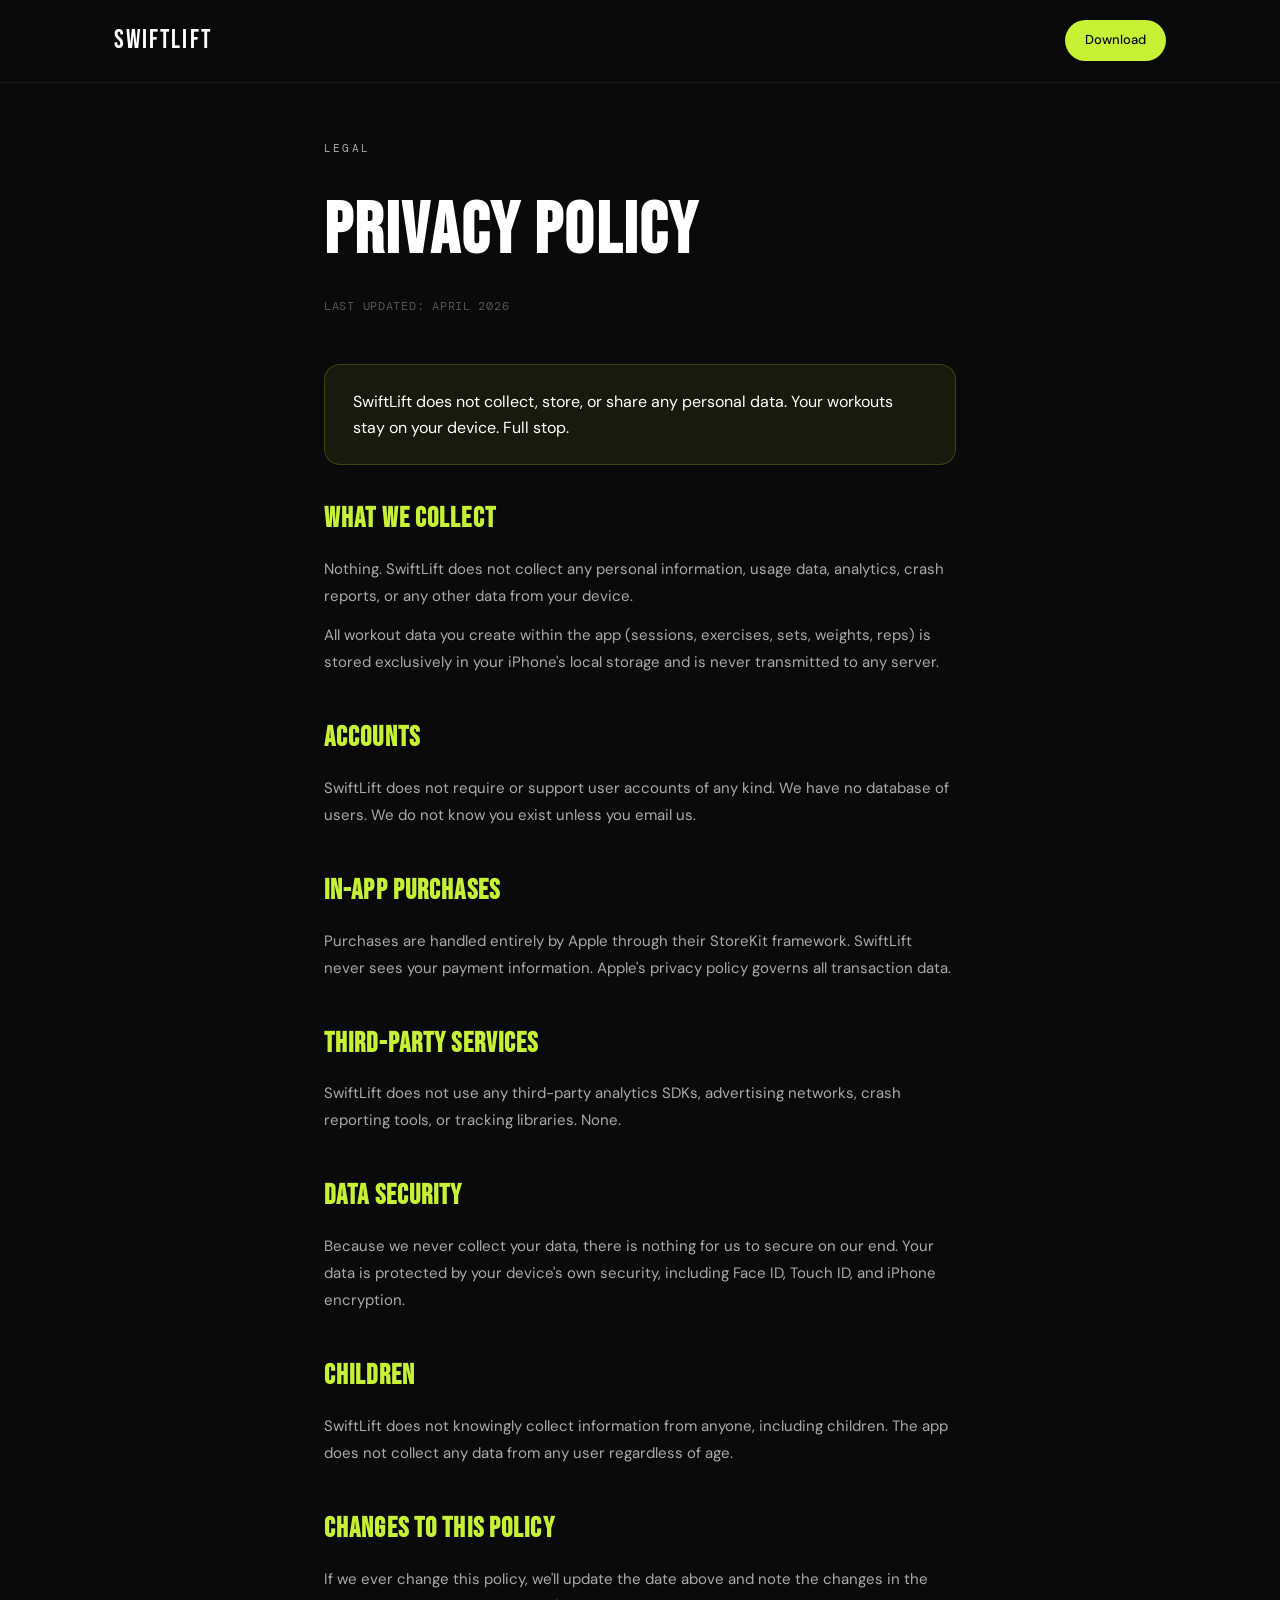
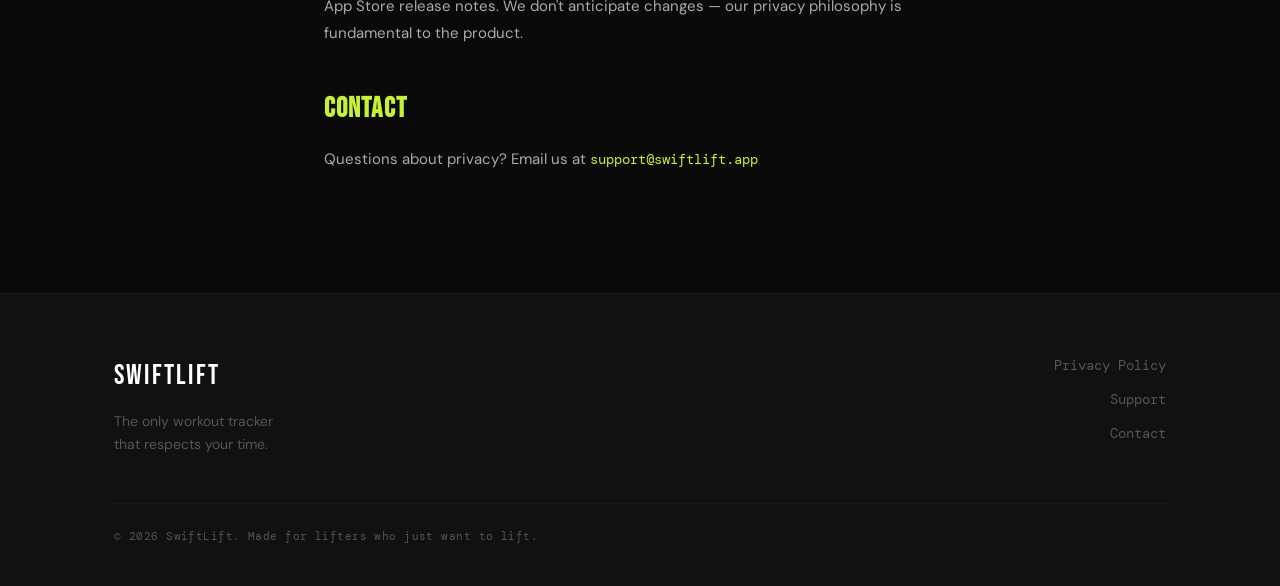
==== privacy.html @ df297977 "first commit" ====
<!DOCTYPE html>
<html lang="en">
<head>
  <meta charset="UTF-8"/>
  <meta name="viewport" content="width=device-width, initial-scale=1.0"/>
  <title>SwiftLift — Privacy Policy</title>
  <link rel="preconnect" href="https://fonts.googleapis.com"/>
  <link rel="preconnect" href="https://fonts.gstatic.com" crossorigin/>
  <link href="https://fonts.googleapis.com/css2?family=Bebas+Neue&family=DM+Sans:wght@300;400;500&family=DM+Mono:wght@400;500&display=swap" rel="stylesheet"/>
  <link rel="stylesheet" href="style.css"/>
  <style>
    .privacy-page { max-width: 680px; margin: 0 auto; padding: 140px 24px 80px; }
    .privacy-page h1 { font-family: var(--font-display); font-size: 72px; letter-spacing: 0.03em; margin-bottom: 8px; }
    .privacy-date { font-family: var(--font-mono); font-size: 12px; color: var(--gray-500); letter-spacing: 0.06em; margin-bottom: 48px; display: block; }
    .privacy-section { margin-bottom: 40px; }
    .privacy-section h2 { font-family: var(--font-display); font-size: 28px; letter-spacing: 0.04em; margin-bottom: 14px; color: var(--lime); }
    .privacy-section p { font-size: 15px; color: var(--gray-300); line-height: 1.8; margin-bottom: 12px; }
    .highlight-box { background: rgba(198,241,53,0.07); border: 1px solid rgba(198,241,53,0.2); border-radius: 16px; padding: 24px 28px; margin: 32px 0; }
    .highlight-box p { color: var(--white); font-size: 16px; margin: 0; }
  </style>
</head>
<body>
  <nav class="nav">
    <div class="nav-inner">
      <a href="index.html" class="logo">SWIFTLIFT</a>
      <a href="index.html#download" class="nav-cta">Download</a>
    </div>
  </nav>

  <div class="privacy-page">
    <div class="section-label">LEGAL</div>
    <h1>Privacy Policy</h1>
    <span class="privacy-date">LAST UPDATED: APRIL 2026</span>

    <div class="highlight-box">
      <p>SwiftLift does not collect, store, or share any personal data. Your workouts stay on your device. Full stop.</p>
    </div>

    <div class="privacy-section">
      <h2>What We Collect</h2>
      <p>Nothing. SwiftLift does not collect any personal information, usage data, analytics, crash reports, or any other data from your device.</p>
      <p>All workout data you create within the app (sessions, exercises, sets, weights, reps) is stored exclusively in your iPhone's local storage and is never transmitted to any server.</p>
    </div>

    <div class="privacy-section">
      <h2>Accounts</h2>
      <p>SwiftLift does not require or support user accounts of any kind. We have no database of users. We do not know you exist unless you email us.</p>
    </div>

    <div class="privacy-section">
      <h2>In-App Purchases</h2>
      <p>Purchases are handled entirely by Apple through their StoreKit framework. SwiftLift never sees your payment information. Apple's privacy policy governs all transaction data.</p>
    </div>

    <div class="privacy-section">
      <h2>Third-Party Services</h2>
      <p>SwiftLift does not use any third-party analytics SDKs, advertising networks, crash reporting tools, or tracking libraries. None.</p>
    </div>

    <div class="privacy-section">
      <h2>Data Security</h2>
      <p>Because we never collect your data, there is nothing for us to secure on our end. Your data is protected by your device's own security, including Face ID, Touch ID, and iPhone encryption.</p>
    </div>

    <div class="privacy-section">
      <h2>Children</h2>
      <p>SwiftLift does not knowingly collect information from anyone, including children. The app does not collect any data from any user regardless of age.</p>
    </div>

    <div class="privacy-section">
      <h2>Changes to This Policy</h2>
      <p>If we ever change this policy, we'll update the date above and note the changes in the App Store release notes. We don't anticipate changes — our privacy philosophy is fundamental to the product.</p>
    </div>

    <div class="privacy-section">
      <h2>Contact</h2>
      <p>Questions about privacy? Email us at <a href="mailto:support@swiftlift.app" style="color: var(--lime); font-family: var(--font-mono); font-size: 14px;">support@swiftlift.app</a></p>
    </div>
  </div>

  <footer class="footer">
    <div class="container">
      <div class="footer-inner">
        <div class="footer-left">
          <span class="logo">SWIFTLIFT</span>
          <p>The only workout tracker<br/>that respects your time.</p>
        </div>
        <div class="footer-links">
          <a href="privacy.html">Privacy Policy</a>
          <a href="support.html">Support</a>
          <a href="mailto:support@swiftlift.app">Contact</a>
        </div>
      </div>
      <div class="footer-bottom">
        <span>© 2026 SwiftLift. Made for lifters who just want to lift.</span>
      </div>
    </div>
  </footer>
</body>
</html>
---- style.css ----
/* ===== RESET & VARIABLES ===== */
*, *::before, *::after { box-sizing: border-box; margin: 0; padding: 0; }

:root {
  --black: #0a0a0a;
  --white: #ffffff;
  --lime: #C6F135;
  --lime-dim: #a8d020;
  --gray-900: #111111;
  --gray-800: #1a1a1a;
  --gray-700: #2a2a2a;
  --gray-500: #555555;
  --gray-300: #aaaaaa;
  --gray-100: #f0f0f0;
  --font-display: 'Bebas Neue', sans-serif;
  --font-body: 'DM Sans', sans-serif;
  --font-mono: 'DM Mono', monospace;
}

html { scroll-behavior: smooth; }

body {
  background: var(--black);
  color: var(--white);
  font-family: var(--font-body);
  font-size: 16px;
  line-height: 1.6;
  overflow-x: hidden;
}

a { text-decoration: none; color: inherit; }

/* ===== UTILITY ===== */
.container {
  max-width: 1100px;
  margin: 0 auto;
  padding: 0 24px;
}

.accent { color: var(--lime); }

.section-label {
  font-family: var(--font-mono);
  font-size: 11px;
  letter-spacing: 0.2em;
  color: var(--gray-300);
  text-transform: uppercase;
  margin-bottom: 16px;
}

.section-title {
  font-family: var(--font-display);
  font-size: clamp(48px, 6vw, 80px);
  line-height: 0.95;
  letter-spacing: 0.02em;
  margin-bottom: 56px;
}

/* ===== BUTTONS ===== */
.btn-primary {
  display: inline-flex;
  align-items: center;
  gap: 10px;
  background: var(--lime);
  color: var(--black);
  font-family: var(--font-body);
  font-weight: 500;
  font-size: 15px;
  padding: 14px 28px;
  border-radius: 100px;
  transition: all 0.2s ease;
  cursor: pointer;
  white-space: nowrap;
}

.btn-primary:hover {
  background: var(--white);
  transform: translateY(-2px);
  box-shadow: 0 12px 40px rgba(198, 241, 53, 0.3);
}

.btn-primary.large {
  font-size: 17px;
  padding: 18px 36px;
}

.btn-ghost {
  display: inline-flex;
  align-items: center;
  gap: 8px;
  color: var(--gray-300);
  font-size: 15px;
  font-weight: 400;
  padding: 14px 0;
  border-bottom: 1px solid var(--gray-700);
  transition: all 0.2s ease;
}

.btn-ghost:hover {
  color: var(--white);
  border-bottom-color: var(--white);
}

/* ===== NAV ===== */
.nav {
  position: fixed;
  top: 0;
  left: 0;
  right: 0;
  z-index: 100;
  padding: 20px 0;
  background: rgba(10,10,10,0.85);
  backdrop-filter: blur(20px);
  -webkit-backdrop-filter: blur(20px);
  border-bottom: 1px solid rgba(255,255,255,0.06);
  transition: all 0.3s ease;
}

.nav-inner {
  max-width: 1100px;
  margin: 0 auto;
  padding: 0 24px;
  display: flex;
  align-items: center;
  justify-content: space-between;
}

.logo {
  font-family: var(--font-display);
  font-size: 26px;
  letter-spacing: 0.08em;
  color: var(--white);
}

.nav-cta {
  background: var(--lime);
  color: var(--black);
  font-size: 13px;
  font-weight: 500;
  padding: 10px 20px;
  border-radius: 100px;
  transition: all 0.2s ease;
}

.nav-cta:hover {
  background: var(--white);
}

/* ===== HERO ===== */
.hero {
  min-height: 100vh;
  display: grid;
  grid-template-columns: 1fr 1fr;
  align-items: center;
  gap: 60px;
  max-width: 1100px;
  margin: 0 auto;
  padding: 120px 24px 80px;
  position: relative;
}

.hero-bg-text {
  position: absolute;
  font-family: var(--font-display);
  font-size: clamp(200px, 25vw, 380px);
  color: rgba(255,255,255,0.02);
  top: 50%;
  left: 50%;
  transform: translate(-50%, -50%);
  white-space: nowrap;
  pointer-events: none;
  z-index: 0;
  letter-spacing: 0.05em;
}

.hero-content { position: relative; z-index: 1; }

.hero-badge {
  display: inline-flex;
  align-items: center;
  gap: 8px;
  background: rgba(198,241,53,0.1);
  border: 1px solid rgba(198,241,53,0.3);
  color: var(--lime);
  font-size: 13px;
  font-family: var(--font-mono);
  padding: 8px 16px;
  border-radius: 100px;
  margin-bottom: 28px;
  opacity: 0;
  animation: fadeUp 0.6s ease 0.1s forwards;
}

.badge-dot {
  width: 6px;
  height: 6px;
  background: var(--lime);
  border-radius: 50%;
  animation: pulse 2s ease infinite;
}

@keyframes pulse {
  0%, 100% { opacity: 1; }
  50% { opacity: 0.3; }
}

.hero-title {
  font-family: var(--font-display);
  font-size: clamp(72px, 9vw, 120px);
  line-height: 0.9;
  letter-spacing: 0.02em;
  margin-bottom: 24px;
  opacity: 0;
  animation: fadeUp 0.6s ease 0.2s forwards;
}

.hero-sub {
  font-size: 17px;
  color: var(--gray-300);
  line-height: 1.7;
  margin-bottom: 40px;
  opacity: 0;
  animation: fadeUp 0.6s ease 0.3s forwards;
}

.hero-actions {
  display: flex;
  align-items: center;
  gap: 24px;
  flex-wrap: wrap;
  margin-bottom: 56px;
  opacity: 0;
  animation: fadeUp 0.6s ease 0.4s forwards;
}

.hero-stats {
  display: flex;
  align-items: center;
  gap: 0;
  opacity: 0;
  animation: fadeUp 0.6s ease 0.5s forwards;
}

.stat {
  display: flex;
  flex-direction: column;
  padding-right: 32px;
}

.stat-num {
  font-family: var(--font-display);
  font-size: 40px;
  line-height: 1;
  color: var(--lime);
  letter-spacing: 0.02em;
}

.stat-label {
  font-size: 11px;
  color: var(--gray-500);
  font-family: var(--font-mono);
  letter-spacing: 0.05em;
  margin-top: 4px;
}

.stat-divider {
  width: 1px;
  height: 40px;
  background: var(--gray-700);
  margin-right: 32px;
}

@keyframes fadeUp {
  from { opacity: 0; transform: translateY(24px); }
  to { opacity: 1; transform: translateY(0); }
}

/* ===== PHONE MOCKUP ===== */
.hero-phone {
  position: relative;
  display: flex;
  justify-content: center;
  align-items: center;
  opacity: 0;
  animation: fadeUp 0.8s ease 0.4s forwards;
  z-index: 1;
}

.phone-glow {
  position: absolute;
  width: 300px;
  height: 300px;
  background: radial-gradient(circle, rgba(198,241,53,0.15) 0%, transparent 70%);
  top: 50%;
  left: 50%;
  transform: translate(-50%, -50%);
  pointer-events: none;
}

.phone-frame {
  width: 280px;
  background: var(--gray-900);
  border-radius: 44px;
  border: 2px solid var(--gray-700);
  padding: 20px 0 32px;
  position: relative;
  box-shadow:
    0 40px 80px rgba(0,0,0,0.6),
    0 0 0 1px rgba(255,255,255,0.05) inset,
    0 1px 0 rgba(255,255,255,0.1) inset;
}

.phone-notch {
  width: 100px;
  height: 28px;
  background: var(--black);
  border-radius: 0 0 20px 20px;
  margin: 0 auto 20px;
}

.phone-screen {
  padding: 0 20px;
}

.app-header {
  margin-bottom: 20px;
}

.app-date {
  display: block;
  font-family: var(--font-mono);
  font-size: 10px;
  color: var(--gray-500);
  margin-bottom: 4px;
  letter-spacing: 0.05em;
}

.app-title {
  display: block;
  font-family: var(--font-display);
  font-size: 28px;
  letter-spacing: 0.05em;
  color: var(--white);
}

.exercise-block {
  background: var(--gray-800);
  border-radius: 14px;
  padding: 14px;
  margin-bottom: 10px;
  border: 1px solid var(--gray-700);
}

.exercise-name {
  font-size: 11px;
  font-family: var(--font-mono);
  color: var(--lime);
  letter-spacing: 0.08em;
  text-transform: uppercase;
  margin-bottom: 10px;
}

.set-row {
  display: flex;
  align-items: center;
  gap: 8px;
  padding: 8px 0;
  border-bottom: 1px solid rgba(255,255,255,0.05);
  font-size: 12px;
}

.set-row:last-child { border-bottom: none; }

.set-row.active { background: rgba(198,241,53,0.05); border-radius: 8px; padding: 8px 6px; }

.set-num {
  font-family: var(--font-mono);
  font-size: 9px;
  color: var(--gray-500);
  letter-spacing: 0.06em;
  width: 34px;
}

.set-weight {
  font-weight: 500;
  font-size: 13px;
  color: var(--white);
  flex: 1;
}

.set-reps {
  font-size: 12px;
  color: var(--gray-300);
}

.set-check {
  width: 22px;
  height: 22px;
  background: var(--lime);
  color: var(--black);
  border-radius: 50%;
  display: flex;
  align-items: center;
  justify-content: center;
  font-size: 10px;
  font-weight: 700;
}

.set-check.pending {
  background: var(--gray-700);
  color: var(--gray-500);
}

.add-exercise {
  text-align: center;
  padding: 12px;
  font-size: 12px;
  color: var(--lime);
  font-family: var(--font-mono);
  letter-spacing: 0.05em;
  border: 1px dashed rgba(198,241,53,0.3);
  border-radius: 12px;
  margin-top: 4px;
}

/* ===== PROBLEM STRIP ===== */
.problem-strip {
  background: var(--lime);
  padding: 16px 0;
  overflow: hidden;
  white-space: nowrap;
}

.strip-inner {
  display: inline-flex;
  align-items: center;
  gap: 24px;
  animation: scrollLeft 20s linear infinite;
  font-family: var(--font-display);
  font-size: 16px;
  letter-spacing: 0.1em;
  color: var(--black);
}

.strip-dot {
  font-size: 8px;
  opacity: 0.5;
}

@keyframes scrollLeft {
  from { transform: translateX(0); }
  to { transform: translateX(-50%); }
}

/* ===== FEATURES ===== */
.features {
  padding: 120px 0;
}

.features-grid {
  display: grid;
  grid-template-columns: repeat(3, 1fr);
  grid-template-rows: auto auto;
  gap: 16px;
}

.feature-card {
  background: var(--gray-900);
  border: 1px solid var(--gray-800);
  border-radius: 24px;
  padding: 32px;
  transition: all 0.3s ease;
  position: relative;
  overflow: hidden;
}

.feature-card::before {
  content: '';
  position: absolute;
  top: 0; left: 0; right: 0;
  height: 2px;
  background: transparent;
  transition: background 0.3s ease;
}

.feature-card:hover {
  border-color: var(--gray-700);
  transform: translateY(-4px);
  box-shadow: 0 20px 60px rgba(0,0,0,0.4);
}

.feature-card:hover::before {
  background: var(--lime);
}

.feature-card.large {
  grid-column: span 2;
}

.feature-card.large.right {
  grid-column: 2 / span 2;
}

.feature-icon {
  font-size: 32px;
  margin-bottom: 16px;
  display: block;
}

.feature-card h3 {
  font-family: var(--font-display);
  font-size: 28px;
  letter-spacing: 0.03em;
  margin-bottom: 12px;
  line-height: 1.1;
}

.feature-card p {
  color: var(--gray-300);
  font-size: 15px;
  line-height: 1.65;
  margin-bottom: 20px;
}

.feature-tag {
  display: inline-block;
  font-family: var(--font-mono);
  font-size: 10px;
  letter-spacing: 0.1em;
  color: var(--lime);
  background: rgba(198,241,53,0.1);
  border: 1px solid rgba(198,241,53,0.2);
  padding: 4px 12px;
  border-radius: 100px;
}

.feature-price {
  display: flex;
  align-items: baseline;
  gap: 12px;
  margin-top: 20px;
}

.price-amount {
  font-family: var(--font-display);
  font-size: 56px;
  color: var(--lime);
  letter-spacing: 0.02em;
  line-height: 1;
}

.price-label {
  font-family: var(--font-mono);
  font-size: 12px;
  color: var(--gray-500);
  letter-spacing: 0.06em;
}

/* ===== COMPARISON ===== */
.comparison {
  padding: 120px 0;
  background: var(--gray-900);
}

.compare-table {
  border-radius: 24px;
  overflow: hidden;
  border: 1px solid var(--gray-800);
}

.compare-header {
  display: grid;
  grid-template-columns: 1fr 180px 180px;
  background: var(--gray-800);
  padding: 16px 32px;
}

.compare-header .compare-col {
  font-family: var(--font-mono);
  font-size: 11px;
  letter-spacing: 0.1em;
  text-transform: uppercase;
  color: var(--gray-500);
}

.compare-header .swiftlift-col {
  color: var(--lime);
}

.compare-row {
  display: grid;
  grid-template-columns: 1fr 180px 180px;
  padding: 18px 32px;
  border-bottom: 1px solid var(--gray-800);
  transition: background 0.2s ease;
  align-items: center;
}

.compare-row:last-child { border-bottom: none; }
.compare-row:hover { background: rgba(255,255,255,0.02); }

.feature-col {
  font-size: 15px;
  color: var(--gray-300);
}

.others-col {
  font-size: 14px;
  font-family: var(--font-mono);
}

.swiftlift-col {
  font-size: 14px;
  font-family: var(--font-mono);
}

.bad { color: #ff5555; }
.neutral { color: var(--gray-500); }
.good { color: var(--lime); }

/* ===== DOWNLOAD ===== */
.download {
  padding: 120px 0;
}

.download-inner {
  display: grid;
  grid-template-columns: 1fr auto;
  gap: 80px;
  align-items: center;
}

.download-title {
  font-family: var(--font-display);
  font-size: clamp(52px, 6vw, 80px);
  line-height: 0.92;
  letter-spacing: 0.02em;
  margin-bottom: 20px;
}

.download-sub {
  font-size: 17px;
  color: var(--gray-300);
  line-height: 1.7;
  margin-bottom: 36px;
  max-width: 460px;
}

.download-note {
  margin-top: 16px;
  font-family: var(--font-mono);
  font-size: 11px;
  color: var(--gray-500);
  letter-spacing: 0.05em;
}

.download-card {
  flex-shrink: 0;
}

.qr-placeholder {
  width: 180px;
  height: 180px;
  background: var(--gray-900);
  border: 2px dashed var(--gray-700);
  border-radius: 24px;
  display: flex;
  align-items: center;
  justify-content: center;
}

.qr-inner {
  text-align: center;
}

.qr-icon {
  font-size: 32px;
  margin-bottom: 8px;
  display: block;
}

.qr-inner p {
  font-size: 12px;
  color: var(--gray-300);
  margin-bottom: 4px;
}

.qr-inner span {
  font-family: var(--font-mono);
  font-size: 10px;
  color: var(--gray-500);
  letter-spacing: 0.04em;
  line-height: 1.5;
}

/* ===== FOOTER ===== */
.footer {
  background: var(--gray-900);
  border-top: 1px solid var(--gray-800);
  padding: 60px 0 40px;
}

.footer-inner {
  display: flex;
  justify-content: space-between;
  align-items: flex-start;
  margin-bottom: 48px;
}

.footer-left .logo {
  display: block;
  font-size: 28px;
  margin-bottom: 12px;
}

.footer-left p {
  font-size: 14px;
  color: var(--gray-500);
  line-height: 1.6;
}

.footer-links {
  display: flex;
  flex-direction: column;
  gap: 12px;
  align-items: flex-end;
}

.footer-links a {
  font-size: 14px;
  color: var(--gray-500);
  transition: color 0.2s ease;
  font-family: var(--font-mono);
}

.footer-links a:hover { color: var(--lime); }

.footer-bottom {
  border-top: 1px solid var(--gray-800);
  padding-top: 24px;
  font-family: var(--font-mono);
  font-size: 11px;
  color: var(--gray-500);
  letter-spacing: 0.04em;
}

/* ===== RESPONSIVE ===== */
@media (max-width: 900px) {
  .hero {
    grid-template-columns: 1fr;
    padding-top: 100px;
    gap: 48px;
  }

  .hero-phone { order: -1; }
  .hero-bg-text { display: none; }

  .features-grid {
    grid-template-columns: 1fr;
  }

  .feature-card.large,
  .feature-card.large.right {
    grid-column: span 1;
  }

  .compare-header,
  .compare-row {
    grid-template-columns: 1fr 120px 120px;
    padding: 14px 20px;
  }

  .download-inner {
    grid-template-columns: 1fr;
    gap: 40px;
  }

  .download-card { display: none; }

  .footer-inner {
    flex-direction: column;
    gap: 32px;
  }

  .footer-links {
    align-items: flex-start;
    flex-direction: row;
    flex-wrap: wrap;
    gap: 16px 24px;
  }
}

@media (max-width: 600px) {
  .hero-title { font-size: 68px; }
  .section-title { font-size: 44px; }

  .compare-header,
  .compare-row {
    grid-template-columns: 1fr 90px 90px;
    padding: 12px 16px;
    font-size: 13px;
  }

  .hero-stats {
    gap: 0;
  }

  .stat { padding-right: 20px; }
  .stat-divider { margin-right: 20px; }
  .stat-num { font-size: 32px; }
}
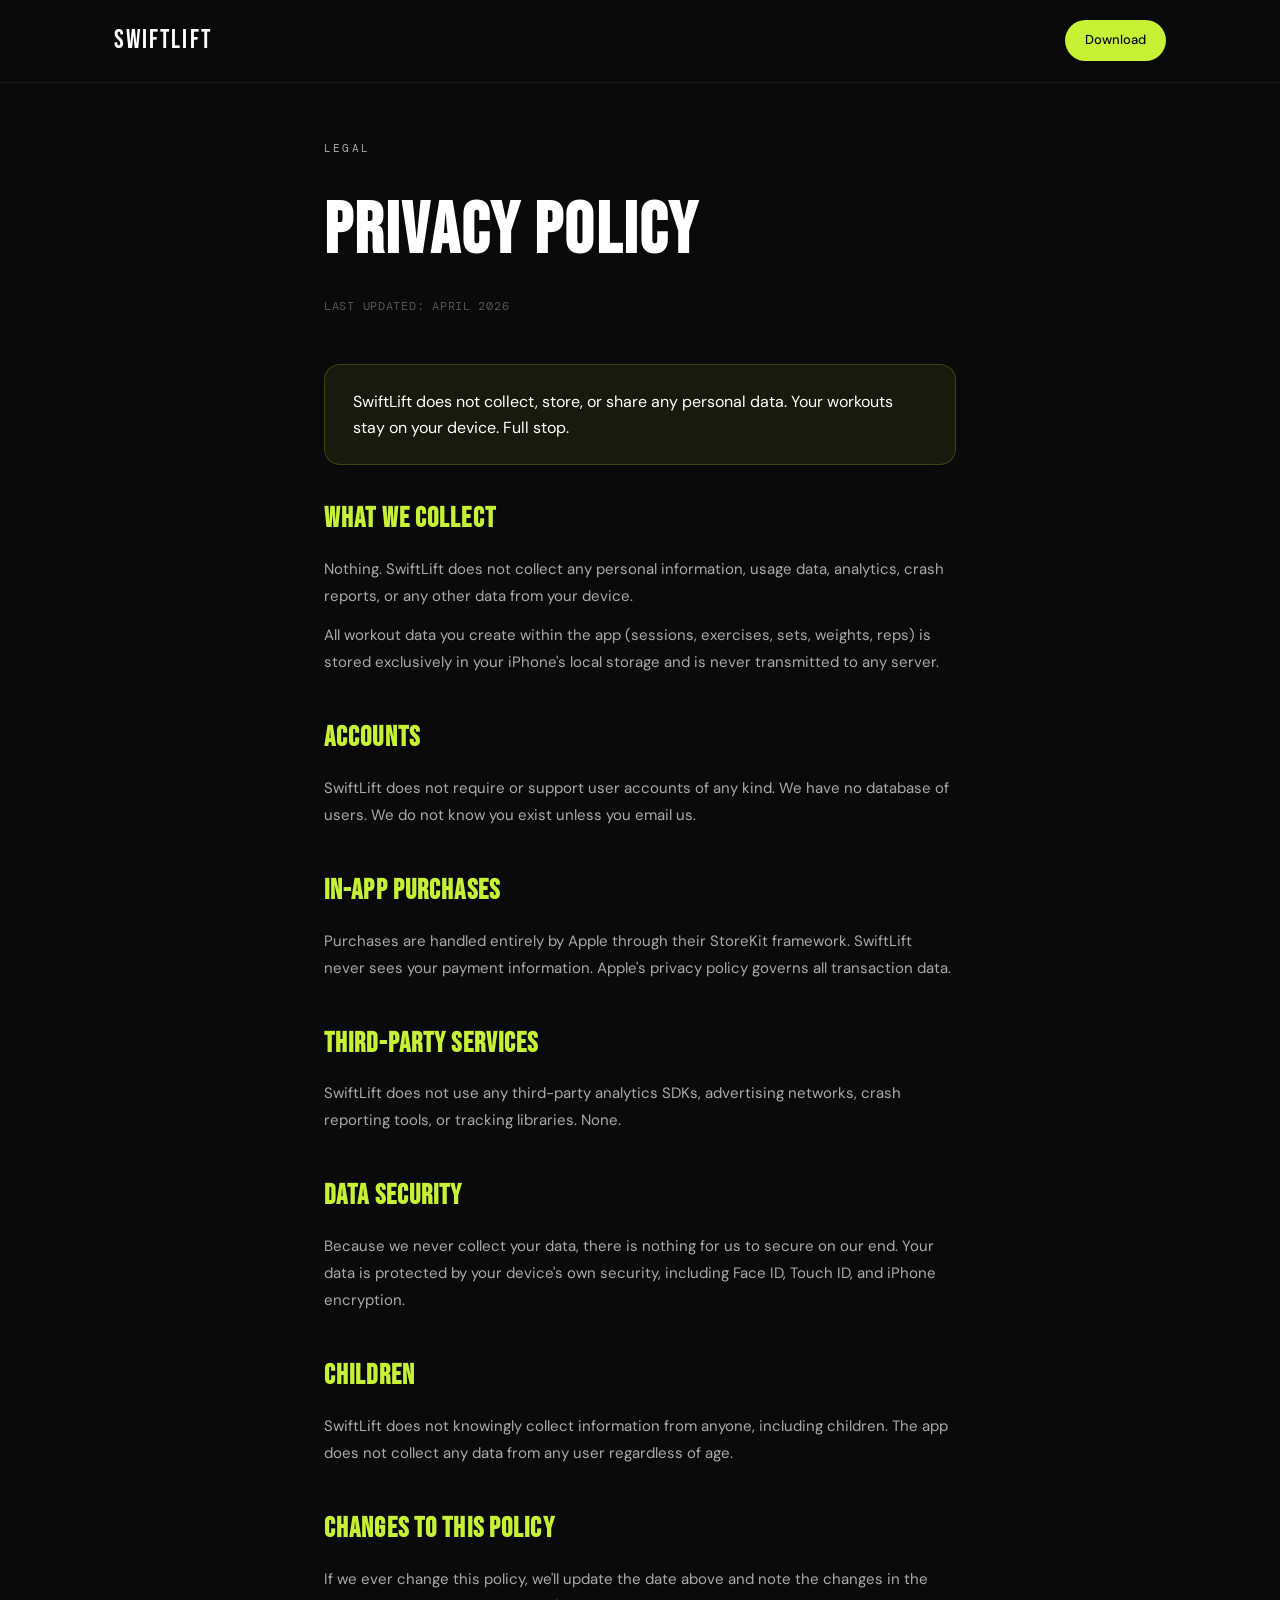
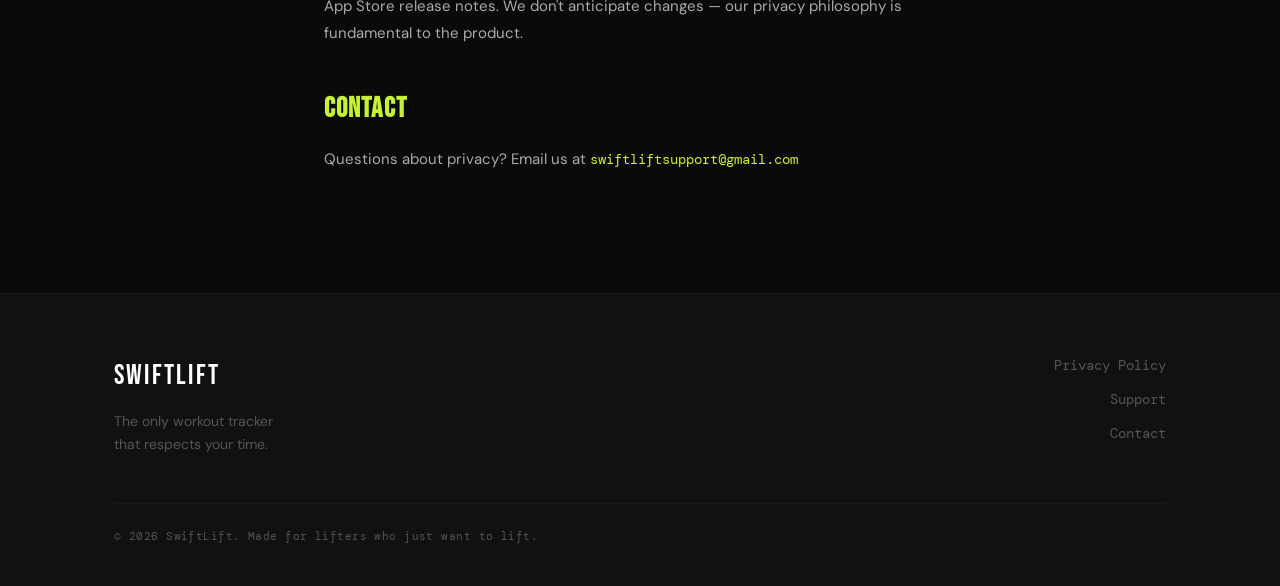
==== commit d0d34715: "Update contact email in privacy.html" ====
--- a/privacy.html
+++ b/privacy.html
@@ -74,7 +74,7 @@
 
     <div class="privacy-section">
       <h2>Contact</h2>
-      <p>Questions about privacy? Email us at <a href="mailto:support@swiftlift.app" style="color: var(--lime); font-family: var(--font-mono); font-size: 14px;">support@swiftlift.app</a></p>
+      <p>Questions about privacy? Email us at <a href="mailto:swiftliftsupport@gmail.com" style="color: var(--lime); font-family: var(--font-mono); font-size: 14px;">swiftliftsupport@gmail.com</a></p>
     </div>
   </div>
 
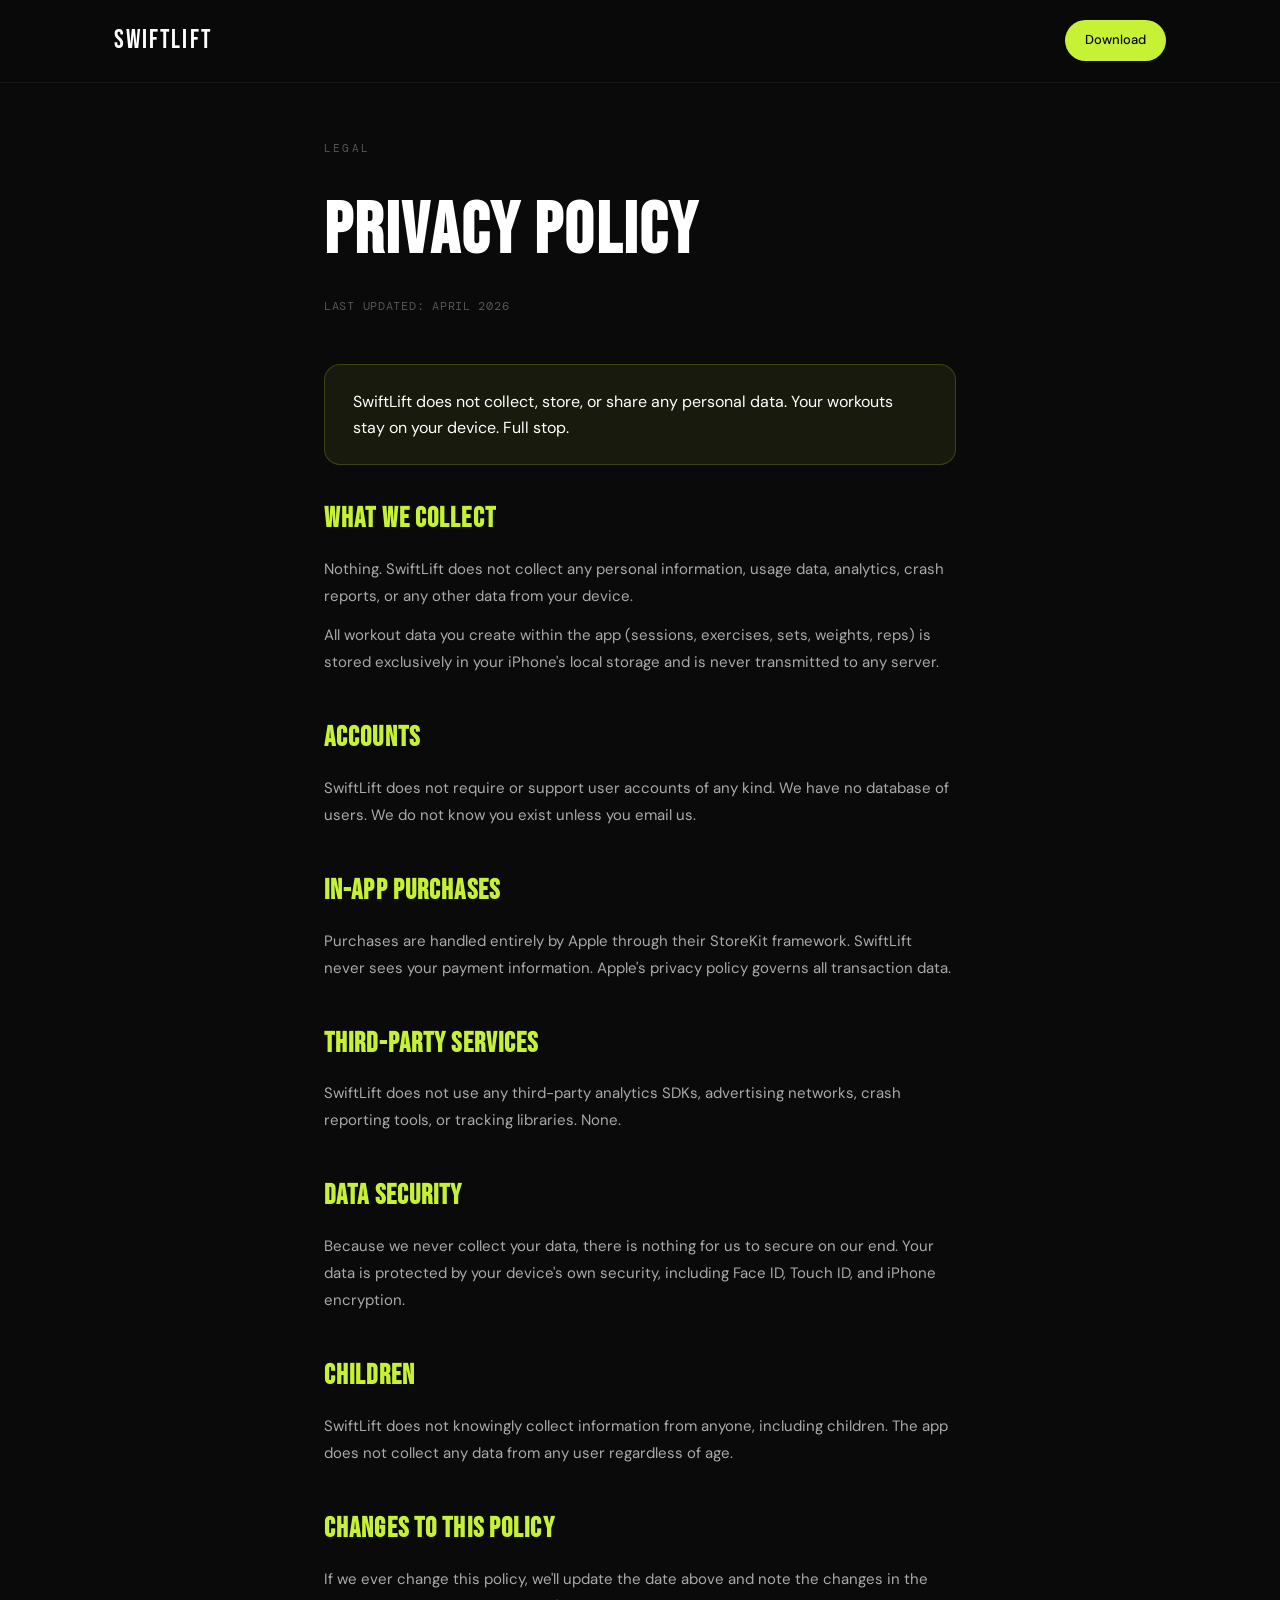
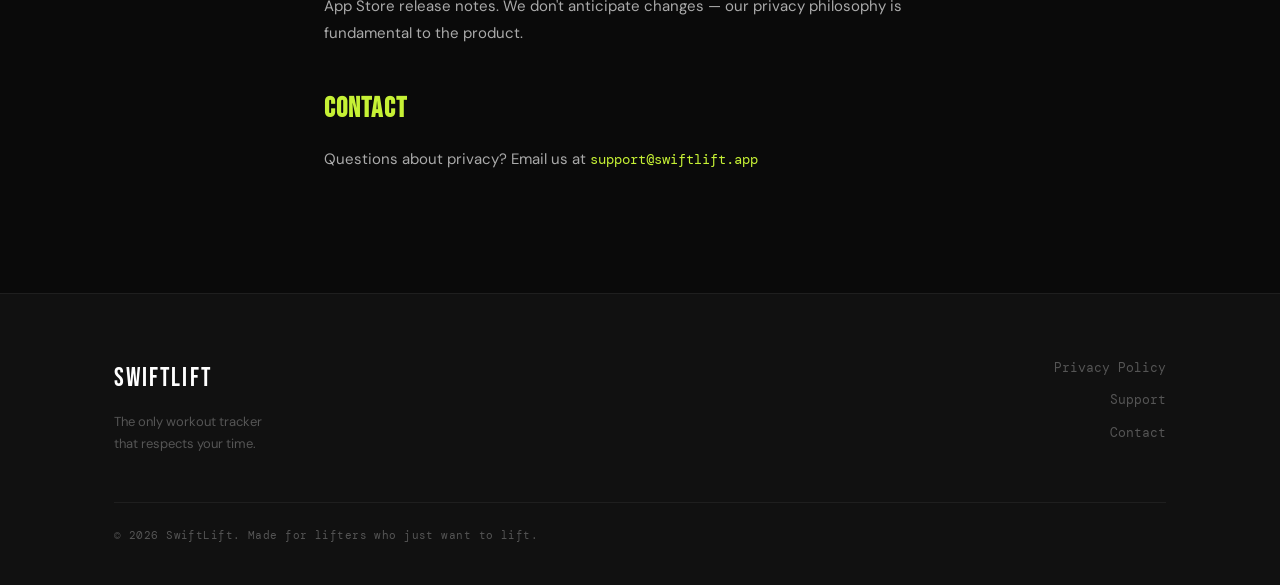
==== commit fea648ec: "Add files via upload" ====
--- a/privacy.html
+++ b/privacy.html
@@ -74,7 +74,7 @@
 
     <div class="privacy-section">
       <h2>Contact</h2>
-      <p>Questions about privacy? Email us at <a href="mailto:swiftliftsupport@gmail.com" style="color: var(--lime); font-family: var(--font-mono); font-size: 14px;">swiftliftsupport@gmail.com</a></p>
+      <p>Questions about privacy? Email us at <a href="mailto:support@swiftlift.app" style="color: var(--lime); font-family: var(--font-mono); font-size: 14px;">support@swiftlift.app</a></p>
     </div>
   </div>
 
--- a/style.css
+++ b/style.css
@@ -15,6 +15,21 @@
   --font-display: 'Bebas Neue', sans-serif;
   --font-body: 'DM Sans', sans-serif;
   --font-mono: 'DM Mono', monospace;
+
+  /* Emil: The one easing curve — strong ease-out everywhere */
+  --ease: cubic-bezier(0.23, 1, 0.32, 1);
+
+  /* Emil: Standardized durations */
+  --dur-snap: 120ms;
+  --dur-fast: 200ms;
+  --dur-base: 340ms;
+  --dur-slow: 600ms;
+
+  /* 8pt spacing system */
+  --sp-1: 4px;   --sp-2: 8px;   --sp-3: 12px;  --sp-4: 16px;
+  --sp-5: 20px;  --sp-6: 24px;  --sp-8: 32px;  --sp-10: 40px;
+  --sp-12: 48px; --sp-16: 64px; --sp-20: 80px; --sp-24: 96px;
+  --sp-32: 128px;
 }
 
 html { scroll-behavior: smooth; }
@@ -26,6 +41,8 @@
   font-size: 16px;
   line-height: 1.6;
   overflow-x: hidden;
+  -webkit-font-smoothing: antialiased;
+  -moz-osx-font-smoothing: grayscale;
 }
 
 a { text-decoration: none; color: inherit; }
@@ -34,7 +51,7 @@
 .container {
   max-width: 1100px;
   margin: 0 auto;
-  padding: 0 24px;
+  padding: 0 var(--sp-6);
 }
 
 .accent { color: var(--lime); }
@@ -43,17 +60,38 @@
   font-family: var(--font-mono);
   font-size: 11px;
   letter-spacing: 0.2em;
-  color: var(--gray-300);
+  color: var(--gray-500);
   text-transform: uppercase;
-  margin-bottom: 16px;
+  margin-bottom: var(--sp-4);
 }
 
 .section-title {
   font-family: var(--font-display);
   font-size: clamp(48px, 6vw, 80px);
-  line-height: 0.95;
+  line-height: 0.93;
   letter-spacing: 0.02em;
-  margin-bottom: 56px;
+  margin-bottom: var(--sp-16);
+}
+
+/* ===== EMIL: COMPOUND ENTRANCE KEYFRAME ===== */
+/* Elements fill in from scale(0.95) — never from scale(0) */
+@keyframes fillIn {
+  from { opacity: 0; transform: translateY(20px) scale(0.95); }
+  to   { opacity: 1; transform: translateY(0)    scale(1);    }
+}
+
+/* Scroll-reveal utility classes set by JS */
+.reveal-hidden {
+  opacity: 0;
+  transform: translateY(24px) scale(0.95);
+  will-change: transform, opacity;
+}
+.reveal-visible {
+  transition:
+    opacity var(--dur-slow) var(--ease),
+    transform var(--dur-slow) var(--ease);
+  opacity: 1;
+  transform: translateY(0) scale(1);
 }
 
 /* ===== BUTTONS ===== */
@@ -68,15 +106,28 @@
   font-size: 15px;
   padding: 14px 28px;
   border-radius: 100px;
-  transition: all 0.2s ease;
+  /* Emil: Explicit properties, not "all" */
+  transition:
+    background    var(--dur-base) var(--ease),
+    transform     var(--dur-base) var(--ease),
+    box-shadow    var(--dur-base) var(--ease);
   cursor: pointer;
   white-space: nowrap;
+  /* GPU layer */
+  transform: translateZ(0);
 }
 
 .btn-primary:hover {
   background: var(--white);
-  transform: translateY(-2px);
-  box-shadow: 0 12px 40px rgba(198, 241, 53, 0.3);
+  transform: translateZ(0) translateY(-2px);
+  box-shadow: 0 16px 48px rgba(198, 241, 53, 0.25);
+}
+
+/* Emil: Tactile active — 0.97 scale for physical press feel */
+.btn-primary:active {
+  transform: translateZ(0) scale(0.97);
+  box-shadow: none;
+  transition-duration: var(--dur-snap);
 }
 
 .btn-primary.large {
@@ -93,7 +144,11 @@
   font-weight: 400;
   padding: 14px 0;
   border-bottom: 1px solid var(--gray-700);
-  transition: all 0.2s ease;
+  transition:
+    color        var(--dur-base) var(--ease),
+    border-color var(--dur-base) var(--ease),
+    transform    var(--dur-base) var(--ease);
+  transform: translateZ(0);
 }
 
 .btn-ghost:hover {
@@ -101,25 +156,30 @@
   border-bottom-color: var(--white);
 }
 
+/* Emil: Tactile active */
+.btn-ghost:active {
+  transform: translateZ(0) scale(0.97);
+  transition-duration: var(--dur-snap);
+}
+
 /* ===== NAV ===== */
 .nav {
   position: fixed;
-  top: 0;
-  left: 0;
-  right: 0;
+  top: 0; left: 0; right: 0;
   z-index: 100;
-  padding: 20px 0;
-  background: rgba(10,10,10,0.85);
-  backdrop-filter: blur(20px);
-  -webkit-backdrop-filter: blur(20px);
+  padding: var(--sp-5) 0;
+  background: rgba(10,10,10,0.82);
+  backdrop-filter: blur(24px) saturate(160%);
+  -webkit-backdrop-filter: blur(24px) saturate(160%);
   border-bottom: 1px solid rgba(255,255,255,0.06);
-  transition: all 0.3s ease;
+  /* Emil: only transition padding — not "all" */
+  transition: padding var(--dur-base) var(--ease);
 }
 
 .nav-inner {
   max-width: 1100px;
   margin: 0 auto;
-  padding: 0 24px;
+  padding: 0 var(--sp-6);
   display: flex;
   align-items: center;
   justify-content: space-between;
@@ -139,11 +199,18 @@
   font-weight: 500;
   padding: 10px 20px;
   border-radius: 100px;
-  transition: all 0.2s ease;
-}
-
-.nav-cta:hover {
-  background: var(--white);
+  transition:
+    background var(--dur-base) var(--ease),
+    transform  var(--dur-base) var(--ease);
+  transform: translateZ(0);
+}
+
+.nav-cta:hover { background: var(--white); }
+
+/* Emil: Tactile active */
+.nav-cta:active {
+  transform: translateZ(0) scale(0.97);
+  transition-duration: var(--dur-snap);
 }
 
 /* ===== HERO ===== */
@@ -152,10 +219,10 @@
   display: grid;
   grid-template-columns: 1fr 1fr;
   align-items: center;
-  gap: 60px;
+  gap: var(--sp-16);
   max-width: 1100px;
   margin: 0 auto;
-  padding: 120px 24px 80px;
+  padding: 120px var(--sp-6) var(--sp-20);
   position: relative;
 }
 
@@ -163,9 +230,8 @@
   position: absolute;
   font-family: var(--font-display);
   font-size: clamp(200px, 25vw, 380px);
-  color: rgba(255,255,255,0.02);
-  top: 50%;
-  left: 50%;
+  color: rgba(255,255,255,0.018);
+  top: 50%; left: 50%;
   transform: translate(-50%, -50%);
   white-space: nowrap;
   pointer-events: none;
@@ -175,20 +241,21 @@
 
 .hero-content { position: relative; z-index: 1; }
 
+/* Emil: Compound entrance — scale(0.95) → scale(1) */
 .hero-badge {
   display: inline-flex;
   align-items: center;
-  gap: 8px;
-  background: rgba(198,241,53,0.1);
-  border: 1px solid rgba(198,241,53,0.3);
+  gap: var(--sp-2);
+  background: rgba(198,241,53,0.08);
+  border: 1px solid rgba(198,241,53,0.22);
   color: var(--lime);
-  font-size: 13px;
-  font-family: var(--font-mono);
-  padding: 8px 16px;
+  font-size: 12px;
+  font-family: var(--font-mono);
+  padding: 7px 14px;
   border-radius: 100px;
-  margin-bottom: 28px;
+  margin-bottom: var(--sp-6);
   opacity: 0;
-  animation: fadeUp 0.6s ease 0.1s forwards;
+  animation: fillIn var(--dur-slow) var(--ease) 0.05s forwards;
 }
 
 .badge-dot {
@@ -196,55 +263,57 @@
   height: 6px;
   background: var(--lime);
   border-radius: 50%;
-  animation: pulse 2s ease infinite;
+  animation: pulse 2.4s var(--ease) infinite;
 }
 
 @keyframes pulse {
-  0%, 100% { opacity: 1; }
-  50% { opacity: 0.3; }
+  0%, 100% { opacity: 1; transform: scale(1); }
+  50%       { opacity: 0.35; transform: scale(0.75); }
 }
 
 .hero-title {
   font-family: var(--font-display);
   font-size: clamp(72px, 9vw, 120px);
-  line-height: 0.9;
+  line-height: 0.88;
   letter-spacing: 0.02em;
-  margin-bottom: 24px;
+  margin-bottom: var(--sp-6);
   opacity: 0;
-  animation: fadeUp 0.6s ease 0.2s forwards;
+  animation: fillIn var(--dur-slow) var(--ease) 0.12s forwards;
 }
 
 .hero-sub {
   font-size: 17px;
   color: var(--gray-300);
-  line-height: 1.7;
-  margin-bottom: 40px;
+  line-height: 1.72;
+  margin-bottom: var(--sp-10);
+  max-width: 420px;
   opacity: 0;
-  animation: fadeUp 0.6s ease 0.3s forwards;
+  animation: fillIn var(--dur-slow) var(--ease) 0.20s forwards;
 }
 
 .hero-actions {
   display: flex;
   align-items: center;
-  gap: 24px;
+  gap: var(--sp-6);
   flex-wrap: wrap;
-  margin-bottom: 56px;
+  margin-bottom: var(--sp-16);
   opacity: 0;
-  animation: fadeUp 0.6s ease 0.4s forwards;
+  animation: fillIn var(--dur-slow) var(--ease) 0.28s forwards;
 }
 
 .hero-stats {
   display: flex;
   align-items: center;
-  gap: 0;
+  padding-top: var(--sp-6);
+  border-top: 1px solid var(--gray-800);
   opacity: 0;
-  animation: fadeUp 0.6s ease 0.5s forwards;
+  animation: fillIn var(--dur-slow) var(--ease) 0.36s forwards;
 }
 
 .stat {
   display: flex;
   flex-direction: column;
-  padding-right: 32px;
+  padding-right: var(--sp-8);
 }
 
 .stat-num {
@@ -256,23 +325,20 @@
 }
 
 .stat-label {
-  font-size: 11px;
-  color: var(--gray-500);
-  font-family: var(--font-mono);
-  letter-spacing: 0.05em;
-  margin-top: 4px;
+  font-size: 10px;
+  color: var(--gray-500);
+  font-family: var(--font-mono);
+  letter-spacing: 0.06em;
+  margin-top: var(--sp-1);
+  text-transform: uppercase;
 }
 
 .stat-divider {
   width: 1px;
-  height: 40px;
-  background: var(--gray-700);
-  margin-right: 32px;
-}
-
-@keyframes fadeUp {
-  from { opacity: 0; transform: translateY(24px); }
-  to { opacity: 1; transform: translateY(0); }
+  height: 36px;
+  background: var(--gray-800);
+  margin-right: var(--sp-8);
+  flex-shrink: 0;
 }
 
 /* ===== PHONE MOCKUP ===== */
@@ -281,57 +347,68 @@
   display: flex;
   justify-content: center;
   align-items: center;
+  z-index: 1;
   opacity: 0;
-  animation: fadeUp 0.8s ease 0.4s forwards;
-  z-index: 1;
-}
-
+  animation: fillIn var(--dur-slow) var(--ease) 0.22s forwards;
+}
+
+/* Emil: Spring-like ambient glow pulse */
 .phone-glow {
   position: absolute;
-  width: 300px;
-  height: 300px;
-  background: radial-gradient(circle, rgba(198,241,53,0.15) 0%, transparent 70%);
-  top: 50%;
-  left: 50%;
+  width: 340px;
+  height: 340px;
+  background: radial-gradient(circle, rgba(198,241,53,0.11) 0%, transparent 68%);
+  top: 50%; left: 50%;
   transform: translate(-50%, -50%);
   pointer-events: none;
-}
-
+  animation: glowBreath 4s var(--ease) infinite alternate;
+  will-change: transform, opacity;
+}
+
+@keyframes glowBreath {
+  from { opacity: 0.55; transform: translate(-50%, -50%) scale(0.90); }
+  to   { opacity: 1;    transform: translate(-50%, -50%) scale(1.10); }
+}
+
+/* Emil: Spring float — idle alive feeling */
 .phone-frame {
   width: 280px;
   background: var(--gray-900);
   border-radius: 44px;
-  border: 2px solid var(--gray-700);
+  border: 1.5px solid rgba(255,255,255,0.1);
   padding: 20px 0 32px;
   position: relative;
   box-shadow:
-    0 40px 80px rgba(0,0,0,0.6),
-    0 0 0 1px rgba(255,255,255,0.05) inset,
-    0 1px 0 rgba(255,255,255,0.1) inset;
+    0 48px 96px rgba(0,0,0,0.65),
+    0 0 0 1px rgba(255,255,255,0.04) inset,
+    0 1px 0 rgba(255,255,255,0.08) inset;
+  animation: phoneFloat 6s var(--ease) infinite alternate;
+  will-change: transform;
+}
+
+@keyframes phoneFloat {
+  from { transform: translateY(0px)   rotate(-0.4deg); }
+  to   { transform: translateY(-10px) rotate(0.4deg);  }
 }
 
 .phone-notch {
-  width: 100px;
-  height: 28px;
+  width: 96px;
+  height: 26px;
   background: var(--black);
   border-radius: 0 0 20px 20px;
   margin: 0 auto 20px;
 }
 
-.phone-screen {
-  padding: 0 20px;
-}
-
-.app-header {
-  margin-bottom: 20px;
-}
+.phone-screen { padding: 0 20px; }
+
+.app-header { margin-bottom: var(--sp-5); }
 
 .app-date {
   display: block;
   font-family: var(--font-mono);
   font-size: 10px;
   color: var(--gray-500);
-  margin-bottom: 4px;
+  margin-bottom: 3px;
   letter-spacing: 0.05em;
 }
 
@@ -344,34 +421,48 @@
 }
 
 .exercise-block {
-  background: var(--gray-800);
+  background: rgba(255,255,255,0.035);
   border-radius: 14px;
   padding: 14px;
-  margin-bottom: 10px;
-  border: 1px solid var(--gray-700);
+  margin-bottom: 8px;
+  border: 1px solid rgba(255,255,255,0.07);
 }
 
 .exercise-name {
-  font-size: 11px;
+  font-size: 10px;
   font-family: var(--font-mono);
   color: var(--lime);
-  letter-spacing: 0.08em;
+  letter-spacing: 0.1em;
   text-transform: uppercase;
-  margin-bottom: 10px;
+  margin-bottom: var(--sp-2);
 }
 
 .set-row {
   display: flex;
   align-items: center;
   gap: 8px;
-  padding: 8px 0;
-  border-bottom: 1px solid rgba(255,255,255,0.05);
+  padding: 7px 0;
+  border-bottom: 1px solid rgba(255,255,255,0.04);
   font-size: 12px;
+  border-radius: 6px;
+  /* Emil: transform+opacity only */
+  transition:
+    background var(--dur-base) var(--ease),
+    transform  var(--dur-snap) var(--ease);
 }
 
 .set-row:last-child { border-bottom: none; }
 
-.set-row.active { background: rgba(198,241,53,0.05); border-radius: 8px; padding: 8px 6px; }
+.set-row.active {
+  background: rgba(198,241,53,0.07);
+  padding: 7px 6px;
+}
+
+/* Emil: Tactile active on set rows */
+.set-row:active {
+  transform: scale(0.97);
+  transition-duration: var(--dur-snap);
+}
 
 .set-num {
   font-family: var(--font-mono);
@@ -388,23 +479,28 @@
   flex: 1;
 }
 
-.set-reps {
-  font-size: 12px;
-  color: var(--gray-300);
-}
+.set-reps { font-size: 12px; color: var(--gray-300); }
 
 .set-check {
-  width: 22px;
-  height: 22px;
+  width: 20px;
+  height: 20px;
   background: var(--lime);
   color: var(--black);
   border-radius: 50%;
   display: flex;
   align-items: center;
   justify-content: center;
-  font-size: 10px;
+  font-size: 9px;
   font-weight: 700;
-}
+  /* Emil: pop spring on check completion */
+  transition:
+    transform  var(--dur-base) var(--ease),
+    background var(--dur-base) var(--ease);
+  transform: scale(1) translateZ(0);
+  will-change: transform;
+}
+
+.set-check.completing { transform: scale(1.35) translateZ(0); }
 
 .set-check.pending {
   background: var(--gray-700);
@@ -413,20 +509,20 @@
 
 .add-exercise {
   text-align: center;
-  padding: 12px;
-  font-size: 12px;
+  padding: 11px;
+  font-size: 11px;
   color: var(--lime);
   font-family: var(--font-mono);
-  letter-spacing: 0.05em;
-  border: 1px dashed rgba(198,241,53,0.3);
-  border-radius: 12px;
+  letter-spacing: 0.06em;
+  border: 1px dashed rgba(198,241,53,0.22);
+  border-radius: 10px;
   margin-top: 4px;
 }
 
 /* ===== PROBLEM STRIP ===== */
 .problem-strip {
   background: var(--lime);
-  padding: 16px 0;
+  padding: 15px 0;
   overflow: hidden;
   white-space: nowrap;
 }
@@ -434,92 +530,116 @@
 .strip-inner {
   display: inline-flex;
   align-items: center;
-  gap: 24px;
-  animation: scrollLeft 20s linear infinite;
+  gap: var(--sp-6);
+  animation: scrollLeft 24s linear infinite;
   font-family: var(--font-display);
-  font-size: 16px;
-  letter-spacing: 0.1em;
+  font-size: 15px;
+  letter-spacing: 0.12em;
   color: var(--black);
-}
-
-.strip-dot {
-  font-size: 8px;
-  opacity: 0.5;
-}
+  will-change: transform;
+}
+
+.strip-dot { font-size: 7px; opacity: 0.4; }
 
 @keyframes scrollLeft {
   from { transform: translateX(0); }
-  to { transform: translateX(-50%); }
+  to   { transform: translateX(-50%); }
 }
 
 /* ===== FEATURES ===== */
-.features {
-  padding: 120px 0;
-}
+.features { padding: var(--sp-32) 0; }
 
 .features-grid {
   display: grid;
   grid-template-columns: repeat(3, 1fr);
-  grid-template-rows: auto auto;
-  gap: 16px;
+  gap: 12px;
 }
 
 .feature-card {
   background: var(--gray-900);
-  border: 1px solid var(--gray-800);
-  border-radius: 24px;
-  padding: 32px;
-  transition: all 0.3s ease;
+  border: 1px solid rgba(255,255,255,0.06);
+  border-radius: 20px;
+  padding: var(--sp-8);
   position: relative;
   overflow: hidden;
-}
-
+  /* Emil: GPU layer, explicit props only */
+  transform: translateZ(0);
+  will-change: transform;
+  /* Emil: Skip-delay — hover states feel instant */
+  transition:
+    border-color var(--dur-base) var(--ease),
+    transform    var(--dur-base) var(--ease),
+    box-shadow   var(--dur-base) var(--ease);
+  transition-delay: 0ms;
+}
+
+/* Vercel-like top accent line */
 .feature-card::before {
   content: '';
   position: absolute;
   top: 0; left: 0; right: 0;
-  height: 2px;
+  height: 1px;
   background: transparent;
-  transition: background 0.3s ease;
+  transition: background var(--dur-base) var(--ease);
+}
+
+/* Vercel-like inner glow */
+.feature-card::after {
+  content: '';
+  position: absolute;
+  inset: 0;
+  border-radius: 20px;
+  background: radial-gradient(ellipse at 50% 0%, rgba(198,241,53,0.05) 0%, transparent 55%);
+  opacity: 0;
+  transition: opacity var(--dur-base) var(--ease);
+  pointer-events: none;
 }
 
 .feature-card:hover {
-  border-color: var(--gray-700);
-  transform: translateY(-4px);
-  box-shadow: 0 20px 60px rgba(0,0,0,0.4);
-}
-
-.feature-card:hover::before {
-  background: var(--lime);
-}
-
-.feature-card.large {
-  grid-column: span 2;
-}
-
-.feature-card.large.right {
-  grid-column: 2 / span 2;
-}
+  border-color: rgba(255,255,255,0.12);
+  transform: translateZ(0) translateY(-3px);
+  box-shadow: 0 24px 64px rgba(0,0,0,0.45), 0 0 0 1px rgba(198,241,53,0.05);
+}
+
+.feature-card:hover::before { background: var(--lime); }
+.feature-card:hover::after  { opacity: 1; }
+
+/* Emil: Tactile active — scale(0.97) physical feedback */
+.feature-card:active {
+  transform: translateZ(0) scale(0.97);
+  box-shadow: 0 8px 24px rgba(0,0,0,0.3);
+  transition-duration: var(--dur-snap);
+}
+
+.feature-card.large       { grid-column: span 2; }
+.feature-card.large.right { grid-column: 2 / span 2; }
 
 .feature-icon {
-  font-size: 32px;
-  margin-bottom: 16px;
-  display: block;
+  width: 44px;
+  height: 44px;
+  border-radius: 11px;
+  background: rgba(255,255,255,0.04);
+  border: 1px solid rgba(255,255,255,0.07);
+  display: flex;
+  align-items: center;
+  justify-content: center;
+  font-size: 22px;
+  margin-bottom: var(--sp-5);
 }
 
 .feature-card h3 {
   font-family: var(--font-display);
-  font-size: 28px;
+  font-size: 26px;
   letter-spacing: 0.03em;
-  margin-bottom: 12px;
-  line-height: 1.1;
+  margin-bottom: var(--sp-3);
+  line-height: 1.05;
 }
 
 .feature-card p {
   color: var(--gray-300);
-  font-size: 15px;
-  line-height: 1.65;
-  margin-bottom: 20px;
+  font-size: 14px;
+  line-height: 1.68;
+  margin-bottom: var(--sp-5);
 }
 
 .feature-tag {
@@ -528,22 +648,22 @@
   font-size: 10px;
   letter-spacing: 0.1em;
   color: var(--lime);
-  background: rgba(198,241,53,0.1);
-  border: 1px solid rgba(198,241,53,0.2);
-  padding: 4px 12px;
+  background: rgba(198,241,53,0.08);
+  border: 1px solid rgba(198,241,53,0.18);
+  padding: 4px 10px;
   border-radius: 100px;
 }
 
 .feature-price {
   display: flex;
   align-items: baseline;
-  gap: 12px;
-  margin-top: 20px;
+  gap: var(--sp-3);
+  margin-top: var(--sp-5);
 }
 
 .price-amount {
   font-family: var(--font-display);
-  font-size: 56px;
+  font-size: 52px;
   color: var(--lime);
   letter-spacing: 0.02em;
   line-height: 1;
@@ -551,138 +671,122 @@
 
 .price-label {
   font-family: var(--font-mono);
-  font-size: 12px;
+  font-size: 11px;
   color: var(--gray-500);
   letter-spacing: 0.06em;
 }
 
 /* ===== COMPARISON ===== */
 .comparison {
-  padding: 120px 0;
+  padding: var(--sp-32) 0;
   background: var(--gray-900);
 }
 
 .compare-table {
-  border-radius: 24px;
+  border-radius: 20px;
   overflow: hidden;
-  border: 1px solid var(--gray-800);
+  border: 1px solid rgba(255,255,255,0.06);
 }
 
 .compare-header {
   display: grid;
   grid-template-columns: 1fr 180px 180px;
-  background: var(--gray-800);
-  padding: 16px 32px;
+  background: rgba(255,255,255,0.03);
+  padding: var(--sp-4) var(--sp-8);
+  border-bottom: 1px solid rgba(255,255,255,0.06);
 }
 
 .compare-header .compare-col {
   font-family: var(--font-mono);
-  font-size: 11px;
-  letter-spacing: 0.1em;
+  font-size: 10px;
+  letter-spacing: 0.12em;
   text-transform: uppercase;
   color: var(--gray-500);
 }
 
-.compare-header .swiftlift-col {
-  color: var(--lime);
-}
+.compare-header .swiftlift-col { color: var(--lime); }
 
 .compare-row {
   display: grid;
   grid-template-columns: 1fr 180px 180px;
-  padding: 18px 32px;
-  border-bottom: 1px solid var(--gray-800);
-  transition: background 0.2s ease;
+  padding: 16px var(--sp-8);
+  border-bottom: 1px solid rgba(255,255,255,0.04);
+  /* Emil: skip-delay, fast hover response */
+  transition: background var(--dur-fast) var(--ease);
+  transition-delay: 0ms;
   align-items: center;
 }
 
 .compare-row:last-child { border-bottom: none; }
-.compare-row:hover { background: rgba(255,255,255,0.02); }
-
-.feature-col {
-  font-size: 15px;
-  color: var(--gray-300);
-}
-
-.others-col {
-  font-size: 14px;
-  font-family: var(--font-mono);
-}
-
-.swiftlift-col {
-  font-size: 14px;
-  font-family: var(--font-mono);
-}
-
-.bad { color: #ff5555; }
+.compare-row:hover      { background: rgba(255,255,255,0.018); }
+
+.feature-col   { font-size: 14px; color: var(--gray-300); }
+.others-col    { font-size: 13px; font-family: var(--font-mono); }
+.swiftlift-col { font-size: 13px; font-family: var(--font-mono); }
+
+.bad     { color: #ff5555; }
 .neutral { color: var(--gray-500); }
-.good { color: var(--lime); }
+.good    { color: var(--lime); }
 
 /* ===== DOWNLOAD ===== */
-.download {
-  padding: 120px 0;
-}
+.download { padding: var(--sp-32) 0; }
 
 .download-inner {
   display: grid;
   grid-template-columns: 1fr auto;
-  gap: 80px;
+  gap: var(--sp-20);
   align-items: center;
 }
 
 .download-title {
   font-family: var(--font-display);
   font-size: clamp(52px, 6vw, 80px);
-  line-height: 0.92;
+  line-height: 0.90;
   letter-spacing: 0.02em;
-  margin-bottom: 20px;
+  margin-bottom: var(--sp-5);
 }
 
 .download-sub {
   font-size: 17px;
   color: var(--gray-300);
-  line-height: 1.7;
-  margin-bottom: 36px;
-  max-width: 460px;
+  line-height: 1.72;
+  margin-bottom: var(--sp-10);
+  max-width: 440px;
 }
 
 .download-note {
-  margin-top: 16px;
+  margin-top: var(--sp-4);
   font-family: var(--font-mono);
   font-size: 11px;
   color: var(--gray-500);
   letter-spacing: 0.05em;
 }
 
-.download-card {
-  flex-shrink: 0;
-}
+.download-card { flex-shrink: 0; }
 
 .qr-placeholder {
-  width: 180px;
-  height: 180px;
-  background: var(--gray-900);
-  border: 2px dashed var(--gray-700);
-  border-radius: 24px;
+  width: 176px;
+  height: 176px;
+  background: rgba(255,255,255,0.025);
+  border: 1px dashed rgba(255,255,255,0.1);
+  border-radius: 20px;
   display: flex;
   align-items: center;
   justify-content: center;
 }
 
-.qr-inner {
-  text-align: center;
-}
+.qr-inner { text-align: center; }
 
 .qr-icon {
-  font-size: 32px;
-  margin-bottom: 8px;
+  font-size: 30px;
+  margin-bottom: var(--sp-2);
   display: block;
 }
 
 .qr-inner p {
   font-size: 12px;
   color: var(--gray-300);
-  margin-bottom: 4px;
+  margin-bottom: 3px;
 }
 
 .qr-inner span {
@@ -696,48 +800,48 @@
 /* ===== FOOTER ===== */
 .footer {
   background: var(--gray-900);
-  border-top: 1px solid var(--gray-800);
-  padding: 60px 0 40px;
+  border-top: 1px solid rgba(255,255,255,0.06);
+  padding: var(--sp-16) 0 var(--sp-10);
 }
 
 .footer-inner {
   display: flex;
   justify-content: space-between;
   align-items: flex-start;
-  margin-bottom: 48px;
+  margin-bottom: var(--sp-12);
 }
 
 .footer-left .logo {
   display: block;
-  font-size: 28px;
-  margin-bottom: 12px;
+  font-size: 26px;
+  margin-bottom: var(--sp-3);
 }
 
 .footer-left p {
-  font-size: 14px;
-  color: var(--gray-500);
-  line-height: 1.6;
+  font-size: 13px;
+  color: var(--gray-500);
+  line-height: 1.65;
 }
 
 .footer-links {
   display: flex;
   flex-direction: column;
-  gap: 12px;
+  gap: var(--sp-3);
   align-items: flex-end;
 }
 
 .footer-links a {
-  font-size: 14px;
-  color: var(--gray-500);
-  transition: color 0.2s ease;
+  font-size: 13px;
+  color: var(--gray-500);
+  transition: color var(--dur-base) var(--ease);
   font-family: var(--font-mono);
 }
 
 .footer-links a:hover { color: var(--lime); }
 
 .footer-bottom {
-  border-top: 1px solid var(--gray-800);
-  padding-top: 24px;
+  border-top: 1px solid rgba(255,255,255,0.06);
+  padding-top: var(--sp-6);
   font-family: var(--font-mono);
   font-size: 11px;
   color: var(--gray-500);
@@ -749,63 +853,57 @@
   .hero {
     grid-template-columns: 1fr;
     padding-top: 100px;
-    gap: 48px;
+    gap: var(--sp-12);
   }
 
-  .hero-phone { order: -1; }
-  .hero-bg-text { display: none; }
-
-  .features-grid {
-    grid-template-columns: 1fr;
-  }
+  .hero-phone      { order: -1; }
+  .hero-bg-text    { display: none; }
+  .hero-sub        { max-width: 100%; }
+
+  .features-grid   { grid-template-columns: 1fr; }
 
   .feature-card.large,
-  .feature-card.large.right {
-    grid-column: span 1;
-  }
+  .feature-card.large.right { grid-column: span 1; }
 
   .compare-header,
   .compare-row {
     grid-template-columns: 1fr 120px 120px;
-    padding: 14px 20px;
+    padding: 14px var(--sp-5);
   }
 
-  .download-inner {
-    grid-template-columns: 1fr;
-    gap: 40px;
-  }
-
-  .download-card { display: none; }
-
-  .footer-inner {
-    flex-direction: column;
-    gap: 32px;
-  }
-
-  .footer-links {
+  .download-inner  { grid-template-columns: 1fr; gap: var(--sp-10); }
+  .download-card   { display: none; }
+
+  .footer-inner    { flex-direction: column; gap: var(--sp-8); }
+  .footer-links    {
     align-items: flex-start;
     flex-direction: row;
     flex-wrap: wrap;
-    gap: 16px 24px;
+    gap: var(--sp-4) var(--sp-6);
   }
 }
 
 @media (max-width: 600px) {
-  .hero-title { font-size: 68px; }
+  .hero-title    { font-size: 68px; }
   .section-title { font-size: 44px; }
 
   .compare-header,
   .compare-row {
     grid-template-columns: 1fr 90px 90px;
-    padding: 12px 16px;
+    padding: 12px var(--sp-4);
     font-size: 13px;
   }
 
-  .hero-stats {
-    gap: 0;
+  .stat           { padding-right: var(--sp-5); }
+  .stat-divider   { margin-right: var(--sp-5); }
+  .stat-num       { font-size: 32px; }
+}
+
+/* ===== RESPECT REDUCED MOTION ===== */
+@media (prefers-reduced-motion: reduce) {
+  *, *::before, *::after {
+    animation-duration: 0.01ms !important;
+    animation-iteration-count: 1 !important;
+    transition-duration: 0.01ms !important;
   }
-
-  .stat { padding-right: 20px; }
-  .stat-divider { margin-right: 20px; }
-  .stat-num { font-size: 32px; }
-}
+}
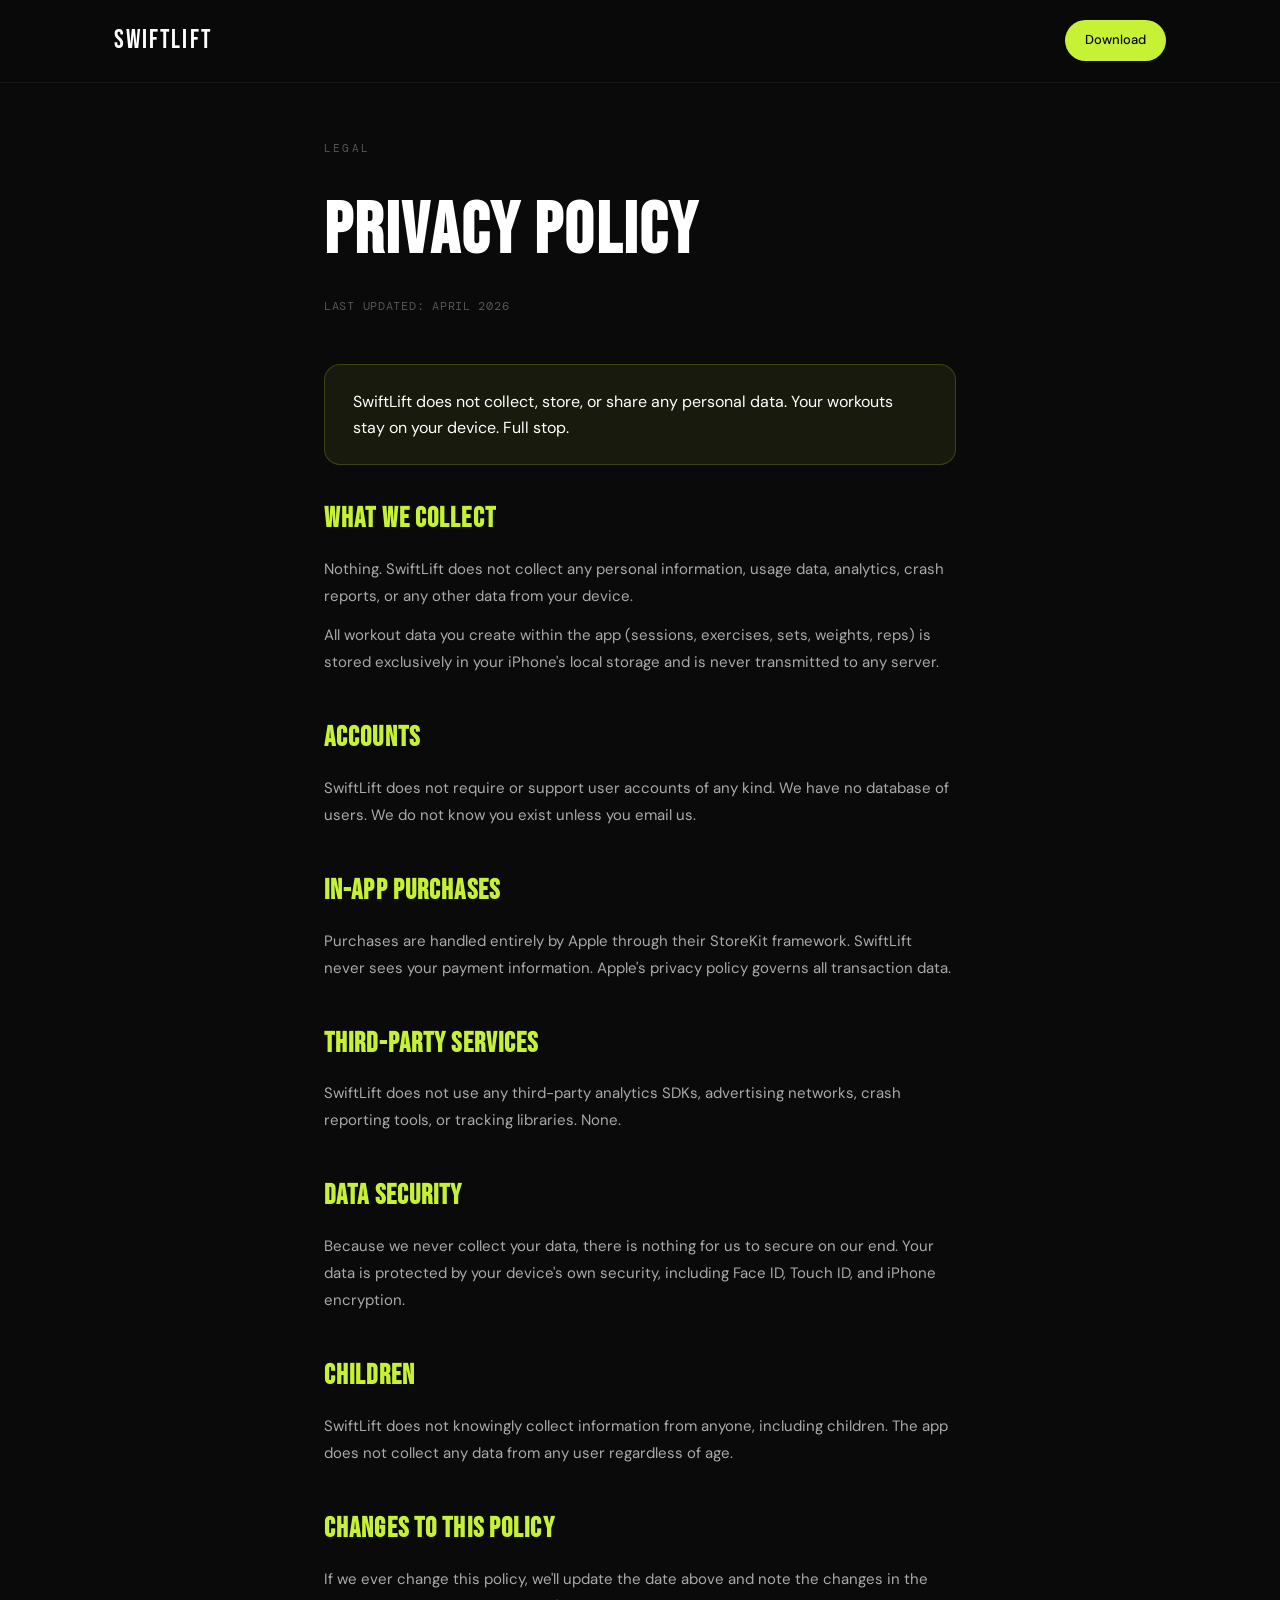
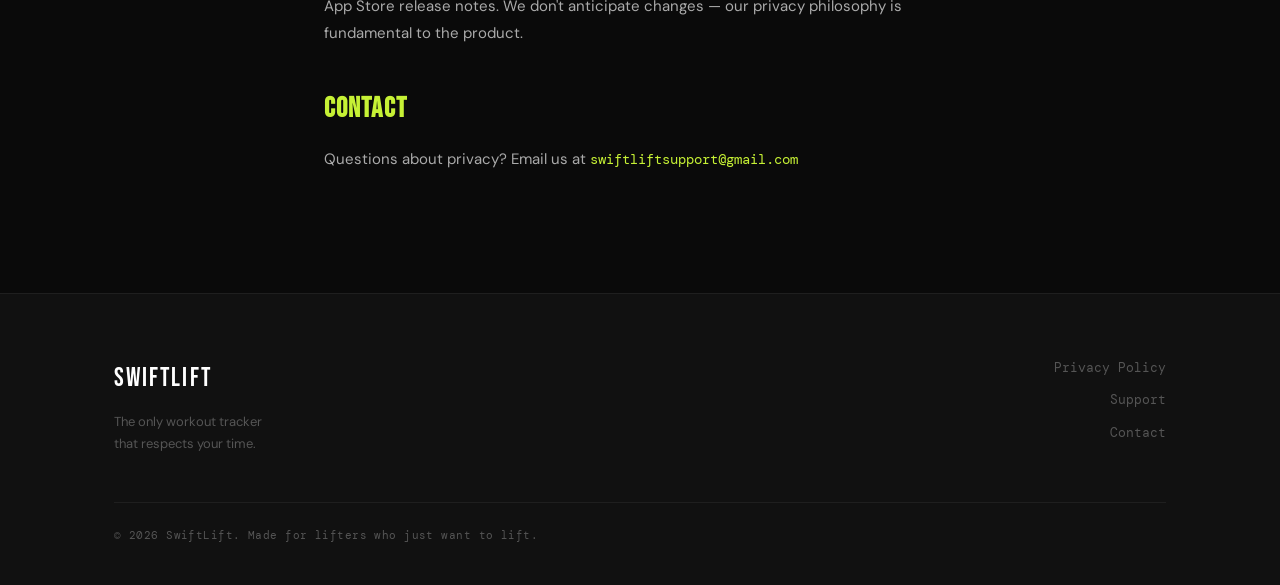
==== commit 31615574: "Update contact email in privacy.html" ====
--- a/privacy.html
+++ b/privacy.html
@@ -74,7 +74,7 @@
 
     <div class="privacy-section">
       <h2>Contact</h2>
-      <p>Questions about privacy? Email us at <a href="mailto:support@swiftlift.app" style="color: var(--lime); font-family: var(--font-mono); font-size: 14px;">support@swiftlift.app</a></p>
+      <p>Questions about privacy? Email us at <a href="mailto:swiftliftsupport@gmail.com" style="color: var(--lime); font-family: var(--font-mono); font-size: 14px;">swiftliftsupport@gmail.com</a></p>
     </div>
   </div>
 
@@ -88,7 +88,7 @@
         <div class="footer-links">
           <a href="privacy.html">Privacy Policy</a>
           <a href="support.html">Support</a>
-          <a href="mailto:support@swiftlift.app">Contact</a>
+          <a href="mailto:swiftliftsupport@gmail.com">Contact</a>
         </div>
       </div>
       <div class="footer-bottom">
